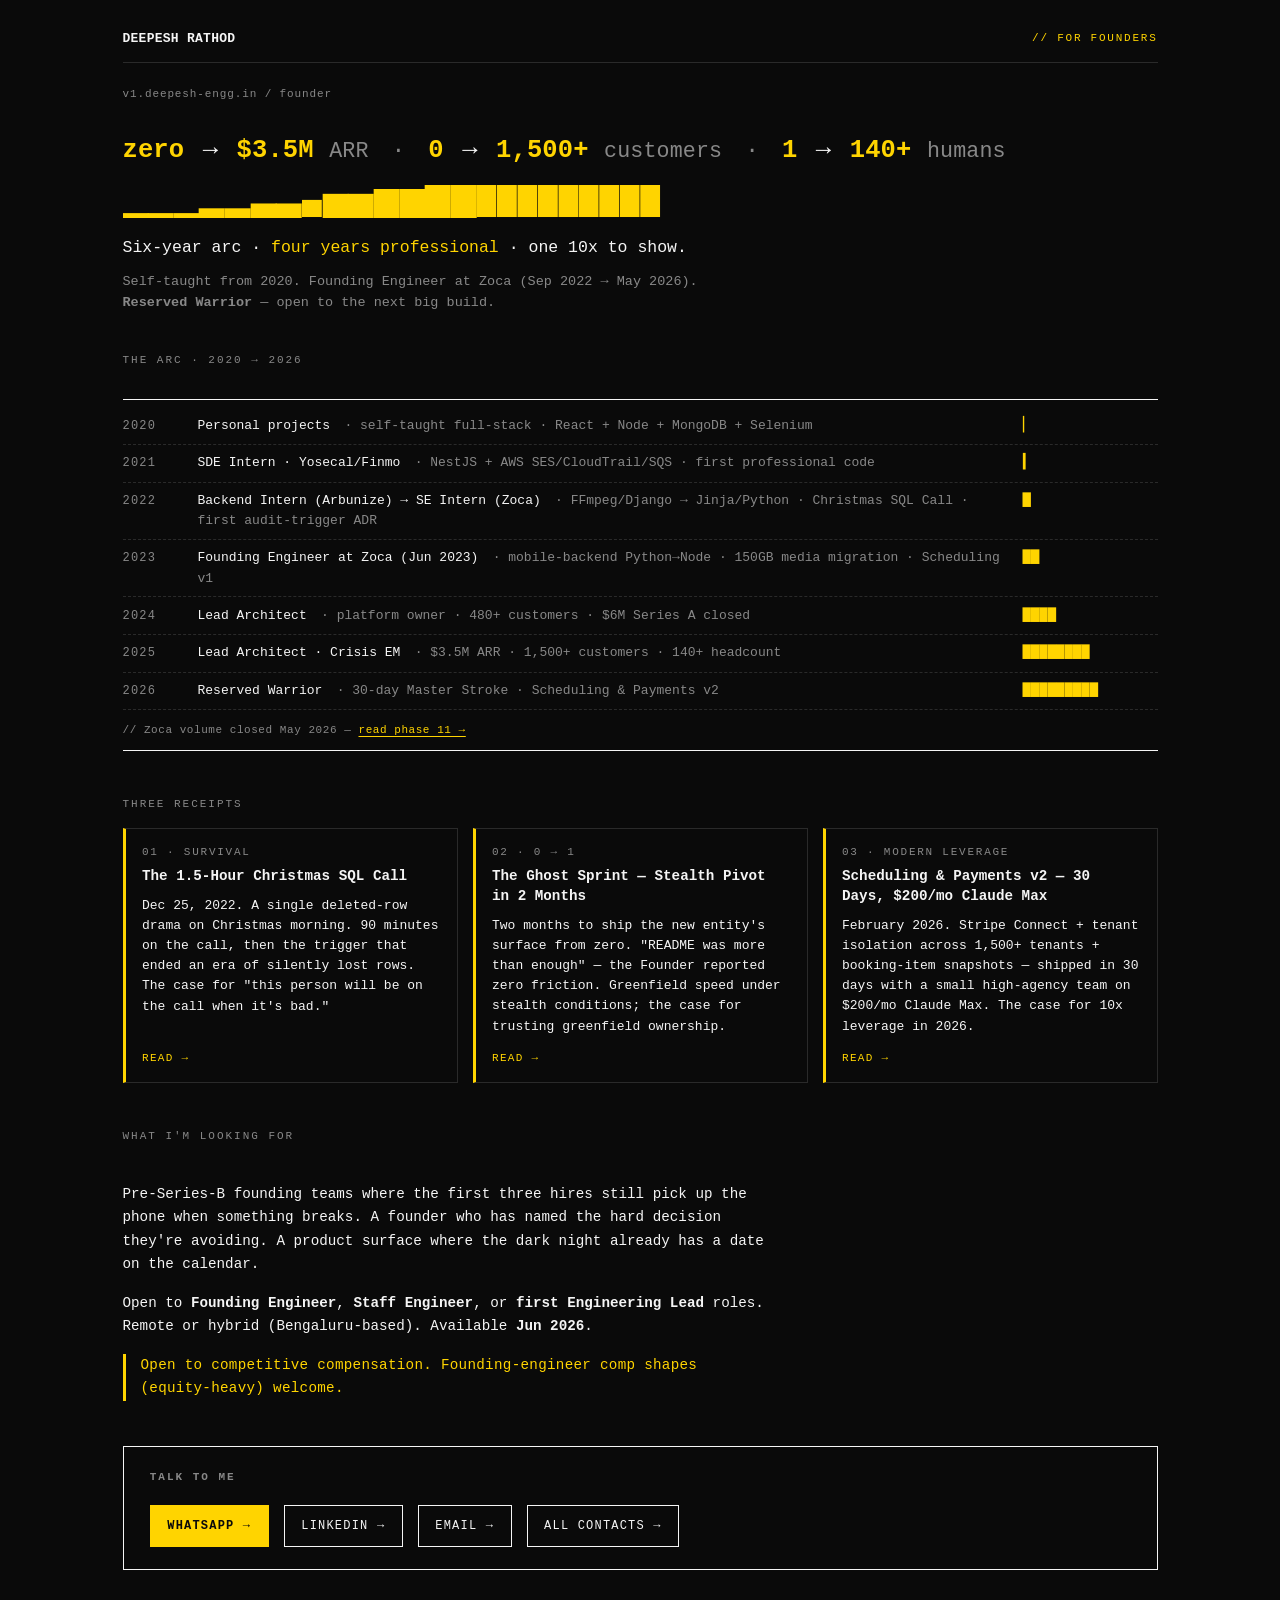
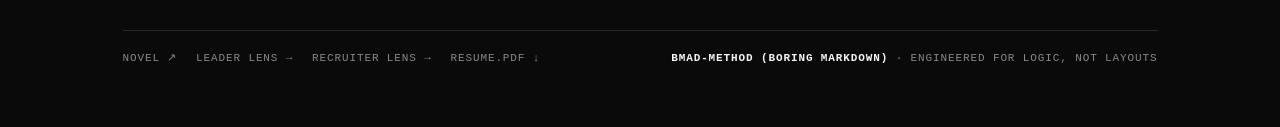
==== founder.html @ c06b4429 "Add Founder/Leader/Recruiter covers + homepage lens-picker retool Three new cover pages at /founder." ====
<!doctype html>
<html lang="en">
<head>
  <meta charset="utf-8" />
  <meta name="viewport" content="width=device-width, initial-scale=1" />
  <title>Deepesh Rathod · For Founders</title>
  <meta name="description" content="Founding Engineer · Six-year Zoca volume — zero to $3.5M ARR. Open to the next 10x build. The case for hiring a founding-engineer who's already lived your dark night." />
  <meta name="color-scheme" content="dark" />
  <meta property="og:title" content="Deepesh Rathod · For Founders" />
  <meta property="og:description" content="Zero to $3.5M ARR. Founding Member. Open to the next 10x build." />
  <link rel="stylesheet" href="./assets/styles.css?v=13" />
  <link rel="stylesheet" href="./assets/covers.css?v=1" />
</head>
<body data-cover="founder">
  <div class="cover-shell">

    <!-- ============== NAV ============== -->
    <nav class="cover-nav" aria-label="Primary">
      <div class="brand">
        <a href="./">DEEPESH RATHOD</a>
      </div>
      <div class="lens">// For Founders</div>
    </nav>

    <p class="cover-slug">v1.deepesh-engg.in / founder</p>

    <!-- ============== HERO ============== -->
    <section class="metric-hero" aria-label="The arc">
      <p class="metric-line">
        <span class="num">zero</span> <span class="arr">→</span> <span class="num">$3.5M</span> <span class="lbl">ARR</span>
        <span class="sep">·</span>
        <span class="num">0</span> <span class="arr">→</span> <span class="num">1,500+</span> <span class="lbl">customers</span>
        <span class="sep">·</span>
        <span class="num">1</span> <span class="arr">→</span> <span class="num">140+</span> <span class="lbl">humans</span>
      </p>
      <p class="sparkline" aria-hidden="true">▁▁▁▂▂▃▃▄▅▅▆▆▇▇█████████</p>
      <p class="cover-tagline">Six-year arc · <em>four years professional</em> · one 10x to show.</p>
      <p class="cover-soft-line">Self-taught from 2020. Founding Engineer at Zoca (Sep 2022 → May 2026). <strong>Reserved Warrior</strong> — open to the next big build.</p>
    </section>

    <!-- ============== TIMELINE — STACK-PLOT ============== -->
    <p class="cover-section">The Arc · 2020 → 2026</p>
    <section class="stack-plot" aria-label="Career timeline">
      <div class="row">
        <span class="year">2020</span>
        <span class="role">Personal projects <span class="scope">· self-taught full-stack · React + Node + MongoDB + Selenium</span></span>
        <span class="bar">▏</span>
      </div>
      <div class="row">
        <span class="year">2021</span>
        <span class="role">SDE Intern · Yosecal/Finmo <span class="scope">· NestJS + AWS SES/CloudTrail/SQS · first professional code</span></span>
        <span class="bar">▎</span>
      </div>
      <div class="row">
        <span class="year">2022</span>
        <span class="role">Backend Intern (Arbunize) → SE Intern (Zoca) <span class="scope">· FFmpeg/Django → Jinja/Python · Christmas SQL Call · first audit-trigger ADR</span></span>
        <span class="bar">█</span>
      </div>
      <div class="row">
        <span class="year">2023</span>
        <span class="role">Founding Engineer at Zoca (Jun 2023) <span class="scope">· mobile-backend Python→Node · 150GB media migration · Scheduling v1</span></span>
        <span class="bar">██</span>
      </div>
      <div class="row">
        <span class="year">2024</span>
        <span class="role">Lead Architect <span class="scope">· platform owner · 480+ customers · $6M Series A closed</span></span>
        <span class="bar">████</span>
      </div>
      <div class="row">
        <span class="year">2025</span>
        <span class="role">Lead Architect · Crisis EM <span class="scope">· $3.5M ARR · 1,500+ customers · 140+ headcount</span></span>
        <span class="bar">████████</span>
      </div>
      <div class="row">
        <span class="year">2026</span>
        <span class="role">Reserved Warrior <span class="scope">· 30-day Master Stroke · Scheduling &amp; Payments v2</span></span>
        <span class="bar">█████████</span>
      </div>
      <div class="note">// Zoca volume closed May 2026 — <a href="./#phase-11">read phase 11 →</a></div>
    </section>

    <!-- ============== THREE FOUNDER-RELEVANT CASE STUDIES ============== -->
    <p class="cover-section">Three Receipts</p>
    <section class="case-cards" aria-label="Selected case studies">

      <article class="case-card">
        <p class="num-label">01 · Survival</p>
        <h3>The 1.5-Hour Christmas SQL Call</h3>
        <p class="blurb">Dec 25, 2022. A single deleted-row drama on Christmas morning. 90 minutes on the call, then the trigger that ended an era of silently lost rows. The case for "this person will be on the call when it's bad."</p>
        <a class="read" href="./#christmas-sql">read →</a>
      </article>

      <article class="case-card">
        <p class="num-label">02 · 0 → 1</p>
        <h3>The Ghost Sprint — Stealth Pivot in 2 Months</h3>
        <p class="blurb">Two months to ship the new entity's surface from zero. "README was more than enough" — the Founder reported zero friction. Greenfield speed under stealth conditions; the case for trusting greenfield ownership.</p>
        <a class="read" href="./#ghost-sprint">read →</a>
      </article>

      <article class="case-card">
        <p class="num-label">03 · Modern Leverage</p>
        <h3>Scheduling &amp; Payments v2 — 30 Days, $200/mo Claude Max</h3>
        <p class="blurb">February 2026. Stripe Connect + tenant isolation across 1,500+ tenants + booking-item snapshots — shipped in 30 days with a small high-agency team on $200/mo Claude Max. The case for 10x leverage in 2026.</p>
        <a class="read" href="./#scheduling-payments-v2">read →</a>
      </article>

    </section>

    <!-- ============== WHAT I LOOK FOR ============== -->
    <p class="cover-section">What I'm Looking For</p>
    <section class="what-i-look-for">
      <p>Pre-Series-B founding teams where the first three hires still pick up the phone when something breaks. A founder who has named the hard decision they're avoiding. A product surface where the dark night already has a date on the calendar.</p>
      <p>Open to <strong>Founding Engineer</strong>, <strong>Staff Engineer</strong>, or <strong>first Engineering Lead</strong> roles. Remote or hybrid (Bengaluru-based). Available <strong>Jun 2026</strong>.</p>
      <p class="comp-line">Open to competitive compensation. Founding-engineer comp shapes (equity-heavy) welcome.</p>
    </section>

    <!-- ============== CTA ============== -->
    <section class="cta" aria-label="Contact">
      <h2>Talk to me</h2>
      <div class="row">
        <a class="primary" href="https://wa.me/917987215728?text=Hi%20Deepesh%2C%20founding-engineer%20role%20at%20%5Bcompany%5D" target="_blank" rel="noopener noreferrer">WhatsApp →</a>
        <a href="https://www.linkedin.com/in/deepesh-rathod-315152198/" target="_blank" rel="noopener noreferrer">LinkedIn →</a>
        <a href="mailto:deepeshd03938@gmail.com?subject=%5BFounding%20Engineer%5D%20%5Byour%20company%5D&body=Tell%20me%3A%20company%20stage%2C%20current%20bottleneck%2C%20one%20outcome%20you%27d%20want%20in%2090%20days.%0A%0A">Email →</a>
        <a href="./#contact">all contacts →</a>
      </div>
    </section>

    <!-- ============== FOOTER ============== -->
    <footer class="cover-footer">
      <div class="links">
        <a href="./">novel ↗</a>
        <a href="./leader.html">leader lens →</a>
        <a href="./recruiter.html">recruiter lens →</a>
        <a href="./Deepesh_Rathod_Resume.pdf" download>resume.pdf ↓</a>
      </div>
      <div class="built">
        <strong>BMAD-METHOD (Boring Markdown)</strong> · Engineered for Logic, not Layouts
      </div>
    </footer>

  </div>
</body>
</html>
---- assets/styles.css ----
/* =========================================================================
   styles.css — Brutalist Dark Mode for the BMAD (Boring Markdown) portfolio.

   Design contract:
     - Monospace everywhere. One typeface family, two weights.
     - High-contrast borders. No drop-shadows, no gradients, no glassmorphism.
     - No animations beyond the essentials (perspective dim, copy-button flash).
     - One file. No imports. No CSS variables in shadow DOM. No Tailwind.

   Layout strategy: native CSS only. Flexbox for nav. CSS Grid for the IPO
   matrix. Static document flow for everything else.
   ========================================================================= */

:root {
  --bg:        #0a0a0a;
  --fg:        #f5f5f5;
  --muted:     #888;
  --line:      #2a2a2a;
  --line-hot:  #f5f5f5;
  --accent:    #ffd400;     /* Founder mode highlight */
  --accent-2:  #4ade80;     /* Engineer mode highlight */
  --accent-3:  #f472b6;     /* Human mode highlight */
  --code-bg:   #111;
  --code-fg:   #e5e5e5;

  --mono: ui-monospace, "SF Mono", "JetBrains Mono", "Fira Code",
          Menlo, Consolas, "Courier New", monospace;

  --measure: 72ch;
}

* { box-sizing: border-box; }

html, body {
  margin: 0;
  padding: 0;
  background: var(--bg);
  color: var(--fg);
  font-family: var(--mono);
  font-size: 15px;
  line-height: 1.55;
  -webkit-font-smoothing: antialiased;
}

::selection { background: var(--accent); color: #000; }

a {
  color: var(--fg);
  text-decoration: underline;
  text-underline-offset: 3px;
  text-decoration-thickness: 1px;
}
a:hover { background: var(--fg); color: var(--bg); text-decoration: none; }

hr {
  border: 0;
  border-top: 1px solid var(--line);
  margin: 2.5rem 0;
}

/* ---------- Layout shell ---------------------------------------------- */

.shell {
  max-width: 1080px;
  margin: 0 auto;
  padding: 0 1.5rem 4rem;
}

.nav {
  position: sticky;
  top: 0;
  z-index: 10;
  background: var(--bg);
  border-bottom: 1px solid var(--line);
  display: flex;
  align-items: center;
  justify-content: space-between;
  gap: 1rem;
  padding: 0.9rem 0;
  flex-wrap: wrap;
}

.nav-brand {
  font-weight: 700;
  letter-spacing: 0.02em;
  text-transform: uppercase;
}
.nav-brand a { text-decoration: none; }
.nav-brand small {
  display: block;
  font-weight: 400;
  color: var(--muted);
  text-transform: none;
  letter-spacing: 0;
}

/* ---------- Perspective switcher ------------------------------------- */

.modebar {
  display: flex;
  gap: 0;
  border: 1px solid var(--line-hot);
}

/* Hide the modebar on the home view — the lens-picker is the audience-routing
   surface there, so the perspective pills would be a competing UI. They remain
   visible on article views, where data-mode dimming actually changes the read.
   Toggled by app.js via body.on-home; see ADR-0002 (Perspective Toggle). */
body.on-home .modebar { display: none; }

.mode-pill {
  background: transparent;
  color: var(--fg);
  border: 0;
  border-right: 1px solid var(--line-hot);
  font-family: var(--mono);
  font-size: 12px;
  letter-spacing: 0.08em;
  text-transform: uppercase;
  padding: 0.55rem 0.9rem;
  cursor: pointer;
}
.mode-pill:last-child { border-right: 0; }
.mode-pill:hover { background: var(--fg); color: var(--bg); }
.mode-pill.is-active { background: var(--fg); color: var(--bg); }

/* The whole-document perspective dimming.
   Default mode "all": every [data-mode] paragraph reads at full strength.
   Active mode (founder|engineer|human): non-matching paragraphs dim, matching
   paragraphs gain a coloured left border.

   `:not(.mode-pill)` keeps the perspective switcher buttons themselves
   (which also carry data-mode for the JS handler) out of these rules.
   Without this, the negative margin-left below pulls the first pill
   outside the modebar's left border. */

[data-mode]:not(.mode-pill) {
  transition: opacity 120ms linear;
  border-left: 3px solid transparent;
  padding-left: 0.75rem;
  margin-left: -0.75rem;
}

body[data-active-mode="founder"]  [data-mode]:not([data-mode~="founder"]):not(.mode-pill),
body[data-active-mode="engineer"] [data-mode]:not([data-mode~="engineer"]):not(.mode-pill),
body[data-active-mode="human"]    [data-mode]:not([data-mode~="human"]):not(.mode-pill) {
  opacity: 0.22;
}

body[data-active-mode="founder"]  [data-mode~="founder"]:not(.mode-pill)  { border-left-color: var(--accent);   }
body[data-active-mode="engineer"] [data-mode~="engineer"]:not(.mode-pill) { border-left-color: var(--accent-2); }
body[data-active-mode="human"]    [data-mode~="human"]:not(.mode-pill)    { border-left-color: var(--accent-3); }

/* ---------- Hero ----------------------------------------------------- */

.hero {
  border: 1px solid var(--line-hot);
  padding: 2rem 1.75rem;
  margin: 2rem 0 3rem;
}
.hero h1 {
  font-size: clamp(1.6rem, 4vw, 2.4rem);
  margin: 0 0 0.5rem;
  letter-spacing: 0.02em;
}
.hero .role {
  color: var(--muted);
  margin: 0 0 1rem;
}
.hero blockquote {
  margin: 0;
  border-left: 3px solid var(--fg);
  padding-left: 1rem;
  font-style: normal;
}

/* ---------- IPO matrix ----------------------------------------------- */

.ipo {
  display: grid;
  grid-template-columns: repeat(4, 1fr);
  border: 1px solid var(--line-hot);
  border-right: 0;
  border-bottom: 0;
  margin: 2rem 0 3rem;
}
.ipo-cell {
  border-right: 1px solid var(--line-hot);
  border-bottom: 1px solid var(--line-hot);
  padding: 1.1rem 1rem;
}
.ipo-cell .label {
  font-size: 11px;
  letter-spacing: 0.18em;
  color: var(--muted);
  text-transform: uppercase;
  margin: 0 0 0.5rem;
}
.ipo-cell h3 {
  margin: 0 0 0.5rem;
  font-size: 1.05rem;
}
.ipo-cell p { margin: 0; color: var(--fg); }

@media (max-width: 720px) {
  .ipo { grid-template-columns: 1fr 1fr; }
}

/* ---------- Index lists (case studies / deep dives) ------------------ */

.section-title {
  font-size: 11px;
  letter-spacing: 0.18em;
  color: var(--muted);
  text-transform: uppercase;
  margin: 2.5rem 0 0.75rem;
}

.index-list {
  list-style: none;
  margin: 0;
  padding: 0;
  border-top: 1px solid var(--line);
}
.index-list li {
  border-bottom: 1px solid var(--line);
}
.index-list a {
  display: flex;
  justify-content: space-between;
  gap: 1rem;
  padding: 0.9rem 0.25rem;
  text-decoration: none;
}
.index-list a:hover { background: var(--fg); color: var(--bg); }
.index-list .num {
  color: var(--muted);
  flex: 0 0 auto;
}
.index-list .title { flex: 1 1 auto; }
.index-list .arrow { flex: 0 0 auto; color: var(--muted); }
.index-list a:hover .num,
.index-list a:hover .arrow { color: inherit; }

/* ---------- "Coming soon" banner (Phase 4 placeholder) ---------------- */

.banner {
  border: 1px solid var(--line-hot);
  padding: 1.25rem 1.25rem;
  margin: 2.5rem 0 1rem;
}
.banner-label {
  font-size: 11px;
  letter-spacing: 0.18em;
  color: var(--accent);
  text-transform: uppercase;
  margin: 0 0 0.6rem;
}
.banner h3 { margin: 0 0 0.5rem; font-size: 1.05rem; }
.banner p { margin: 0.4rem 0; }
.banner p:last-child { color: var(--muted); }
.banner p:last-child a { color: var(--fg); }

/* ---------- Article view --------------------------------------------- */

.article {
  max-width: var(--measure);
  margin: 1rem 0;
}
.article h1 { font-size: 1.6rem; margin-top: 0; }
.article h2 { font-size: 1.2rem; margin-top: 2.25rem; border-top: 1px solid var(--line); padding-top: 1.25rem; }
.article h3 { font-size: 1rem;  margin-top: 1.75rem; }
.article p, .article li { line-height: 1.65; }
.article blockquote {
  border-left: 3px solid var(--fg);
  margin: 1.25rem 0;
  padding: 0.25rem 0 0.25rem 1rem;
  color: var(--fg);
}
.article ul { padding-left: 1.25rem; }

.article code {
  background: var(--code-bg);
  padding: 1px 5px;
  border: 1px solid var(--line);
  border-radius: 0;
  font-size: 0.92em;
}

/* ---------- Code blocks (Copy + System Architecture label) ----------- */

.codeblock {
  margin: 1.25rem 0;
  border: 1px solid var(--line-hot);
  position: relative;
}
.codeblock-header {
  display: flex;
  justify-content: space-between;
  align-items: center;
  border-bottom: 1px solid var(--line-hot);
  padding: 0.4rem 0.75rem;
  background: #000;
  font-size: 11px;
  letter-spacing: 0.16em;
  text-transform: uppercase;
}
.codeblock-label { color: var(--muted); }
.codeblock-copy {
  background: transparent;
  color: var(--fg);
  border: 1px solid var(--fg);
  padding: 2px 8px;
  font-family: var(--mono);
  font-size: 11px;
  letter-spacing: 0.12em;
  cursor: pointer;
}
.codeblock-copy:hover { background: var(--fg); color: var(--bg); }
.codeblock-copy.is-copied { background: var(--accent-2); color: #000; border-color: var(--accent-2); }

.codeblock pre {
  margin: 0;
  padding: 0.9rem 1rem;
  background: var(--code-bg);
  color: var(--code-fg);
  overflow-x: auto;
  font-size: 13px;
  line-height: 1.5;
}
.codeblock pre code { background: transparent; border: 0; padding: 0; }

/* ---------- Back link & footer --------------------------------------- */

/* nav-left holds BACK (when on an article) and the brand. They sit side by
   side. BACK is hidden on the home view via the .hide utility. Putting BACK
   inside the nav guarantees it sits exactly inside the nav's bottom border,
   eliminating any gap that a separate sticky bar would introduce. */
.nav-left {
  display: flex;
  align-items: center;
  gap: 0.75rem;
}

.nav-back {
  font-family: var(--mono);
  font-size: 12px;
  letter-spacing: 0.1em;
  text-transform: uppercase;
  text-decoration: none;
  padding: 0.4rem 0.7rem;
  border: 1px solid var(--line-hot);
  white-space: nowrap;
}
.nav-back:hover { background: var(--fg); color: var(--bg); }

/* Inline-error fallback BACK link inside the article body (used only if a
   doc fails to load). Plain styling, no stickiness needed. */
.back {
  display: inline-block;
  margin-top: 1rem;
  text-transform: uppercase;
  letter-spacing: 0.1em;
  font-size: 12px;
}

.footer {
  margin-top: 4rem;
  border-top: 1px solid var(--line-hot);
  padding-top: 1.25rem;
  font-size: 12px;
  color: var(--muted);
  letter-spacing: 0.04em;
}
.footer strong { color: var(--fg); }

/* ---------- Utility -------------------------------------------------- */

.hide { display: none !important; }

/* Reduced-motion users: kill the only transition we have. */
@media (prefers-reduced-motion: reduce) {
  [data-mode]:not(.mode-pill) { transition: none; }
}
---- assets/covers.css ----
/* =========================================================================
   covers.css — primitives for the three audience-targeted cover pages.
   Loaded AFTER styles.css. Inherits all tokens (colours, mono stack, --measure).
   No imports, no preprocessor, no JS hooks — same boring contract as the Novel.

   Each cover gets one accent token (--cover-accent) selected from the existing
   perspective palette so the brand DNA is preserved exactly:
     Founder    → yellow (--accent)
     Leader     → green  (--accent-2)
     Recruiter  → pink   (--accent-3)
   ========================================================================= */


/* ---------- Per-cover accent ----------------------------------------- */

/* Default for non-cover pages (the Novel home /). Cover pages override below. */
:root { --cover-accent: var(--fg); }

body[data-cover="founder"]   { --cover-accent: var(--accent);   }
body[data-cover="leader"]    { --cover-accent: var(--accent-2); }
body[data-cover="recruiter"] { --cover-accent: var(--accent-3); }


/* ---------- Cover shell --------------------------------------------- */

.cover-shell {
  max-width: 1080px;
  margin: 0 auto;
  padding: 1rem 1.5rem 4rem;
}

.cover-slug {
  font-size: 11px;
  color: var(--muted);
  letter-spacing: 0.08em;
  margin: 0 0 2rem;
  text-transform: lowercase;
}

.cover-nav {
  display: flex;
  justify-content: space-between;
  align-items: center;
  border-bottom: 1px solid var(--line);
  padding: 0.9rem 0;
  margin: 0 0 1.5rem;
  flex-wrap: wrap;
  gap: 0.75rem;
}
.cover-nav .brand {
  font-weight: 700;
  letter-spacing: 0.02em;
  text-transform: uppercase;
  font-size: 13px;
}
.cover-nav .brand a { text-decoration: none; }
.cover-nav .lens {
  font-size: 11px;
  letter-spacing: 0.16em;
  text-transform: uppercase;
  color: var(--cover-accent);
}


/* ---------- Section title (matches styles.css convention) ----------- */

.cover-section {
  font-size: 11px;
  letter-spacing: 0.18em;
  color: var(--muted);
  text-transform: uppercase;
  margin: 2.5rem 0 0.75rem;
}


/* ---------- Metric-cinema hero (Founder) ---------------------------- */

.metric-hero {
  margin: 1.5rem 0 2rem;
}
.metric-line {
  font-size: clamp(1.05rem, 2.6vw, 1.7rem);
  line-height: 1.45;
  margin: 0 0 1rem;
  letter-spacing: 0.005em;
}
.metric-line .num { color: var(--cover-accent); font-weight: 700; }
.metric-line .arr { color: var(--fg); margin: 0 0.2rem; }
.metric-line .lbl { color: var(--muted); font-size: 0.85em; }
.metric-line .sep { color: var(--muted); margin: 0 0.5rem; font-size: 0.9em; }

.sparkline {
  font-size: clamp(1.4rem, 3.6vw, 2.2rem);
  letter-spacing: 0.02em;
  color: var(--cover-accent);
  margin: 0.5rem 0 1.25rem;
  line-height: 1;
  white-space: nowrap;
  overflow-x: auto;
}

.cover-tagline {
  font-size: clamp(0.95rem, 2vw, 1.1rem);
  color: var(--fg);
  margin: 0 0 0.75rem;
  font-style: normal;
  max-width: var(--measure);
  line-height: 1.5;
}
.cover-tagline em { color: var(--cover-accent); font-style: normal; }

.cover-soft-line {
  font-size: 0.9rem;
  color: var(--muted);
  margin: 0 0 2rem;
  max-width: var(--measure);
  line-height: 1.55;
}


/* ---------- Stack-plot timeline (Founder) --------------------------- */

.stack-plot {
  border-top: 1px solid var(--line-hot);
  border-bottom: 1px solid var(--line-hot);
  padding: 0.5rem 0;
  margin: 2rem 0 3rem;
}
.stack-plot .row {
  display: grid;
  grid-template-columns: 4rem 1fr 9rem;
  gap: 1rem;
  padding: 0.5rem 0;
  align-items: baseline;
  font-size: 13px;
  border-bottom: 1px dashed var(--line);
}
.stack-plot .row:last-child { border-bottom: 0; }
.stack-plot .year   { color: var(--muted); letter-spacing: 0.1em; font-size: 12px; }
.stack-plot .role   { color: var(--fg); }
.stack-plot .role .scope { color: var(--muted); margin-left: 0.5em; }
.stack-plot .bar    { color: var(--cover-accent); letter-spacing: 0; font-size: 14px; }
.stack-plot .note   {
  grid-column: 1 / 4;
  color: var(--muted);
  font-size: 11px;
  padding: 0.75rem 0 0.25rem;
  letter-spacing: 0.05em;
}
.stack-plot .note a { color: var(--cover-accent); }
@media (max-width: 720px) {
  .stack-plot .row { grid-template-columns: 3rem 1fr; }
  .stack-plot .bar { grid-column: 2; }
}


/* ---------- Case-study cards (Founder + Leader) --------------------- */

.case-cards {
  display: grid;
  grid-template-columns: repeat(3, 1fr);
  gap: 1rem;
  margin: 1rem 0 3rem;
}
@media (max-width: 720px) {
  .case-cards { grid-template-columns: 1fr; }
}
.case-card {
  border: 1px solid var(--line);
  border-left: 3px solid var(--cover-accent);
  padding: 1rem 1.1rem;
  display: flex;
  flex-direction: column;
}
.case-card .num-label {
  font-size: 11px;
  letter-spacing: 0.16em;
  text-transform: uppercase;
  color: var(--muted);
  margin: 0 0 0.4rem;
}
.case-card h3 {
  font-size: 0.95rem;
  margin: 0 0 0.6rem;
  line-height: 1.4;
  color: var(--fg);
}
.case-card .blurb {
  font-size: 13px;
  color: var(--fg);
  margin: 0 0 0.9rem;
  line-height: 1.55;
  flex: 1;
}
.case-card .read {
  font-size: 11px;
  letter-spacing: 0.12em;
  color: var(--cover-accent);
  text-decoration: none;
  text-transform: uppercase;
  align-self: flex-start;
}
.case-card .read:hover { background: var(--cover-accent); color: var(--bg); padding: 0 0.3rem; }


/* ---------- "What I look for" prose block (Founder) ----------------- */

.what-i-look-for {
  max-width: var(--measure);
  margin: 2.5rem 0 1rem;
}
.what-i-look-for p {
  font-size: 0.95rem;
  line-height: 1.65;
  margin: 0 0 1rem;
}
.comp-line {
  border-left: 3px solid var(--cover-accent);
  padding-left: 1rem;
  margin: 1.5rem 0 0;
  color: var(--cover-accent);
  font-size: 0.9rem;
  letter-spacing: 0.02em;
}


/* ---------- System Architecture hero block (Leader) ----------------- */

.system-arch {
  margin: 1rem 0 2rem;
  border: 1px solid var(--line-hot);
}
.system-arch .label {
  font-size: 11px;
  letter-spacing: 0.18em;
  text-transform: uppercase;
  color: var(--muted);
  margin: 0;
  padding: 0.5rem 0.9rem;
  border-bottom: 1px solid var(--line-hot);
  background: #000;
}
.system-arch pre {
  padding: 1rem 1.25rem;
  margin: 0;
  background: var(--code-bg);
  color: var(--fg);
  font-size: 13px;
  line-height: 1.85;
  overflow-x: auto;
  white-space: pre;
}
.system-arch pre .key { color: var(--muted); }
.system-arch pre .val { color: var(--cover-accent); }
.system-arch pre .punct { color: var(--muted); }

.leader-hook {
  font-size: clamp(0.85rem, 1.6vw, 1rem);
  color: var(--fg);
  margin: 1.5rem 0 2.5rem;
  line-height: 1.55;
  white-space: nowrap;
  overflow-x: auto;
}
.leader-hook em { color: var(--cover-accent); font-style: normal; }
@media (max-width: 720px) {
  .leader-hook { white-space: normal; }
}


/* ---------- ADR index timeline (Leader) ----------------------------- */

.adr-index {
  margin: 1rem 0 3rem;
  border-top: 1px solid var(--line);
  border-bottom: 1px solid var(--line);
}
.adr-year-row {
  display: grid;
  grid-template-columns: 4rem 1fr;
  gap: 1rem;
  padding: 0.75rem 0;
  border-bottom: 1px dashed var(--line);
  align-items: baseline;
}
.adr-year-row:last-child { border-bottom: 0; }
.adr-year-row .year {
  color: var(--muted);
  font-size: 12px;
  letter-spacing: 0.1em;
}
.adr-year-row .items {
  display: flex;
  flex-direction: column;
  gap: 0.35rem;
}
.adr-year-row .item {
  font-size: 13px;
  color: var(--fg);
  text-decoration: none;
  line-height: 1.45;
  display: block;
}
.adr-year-row .item:hover { background: var(--fg); color: var(--bg); }
.adr-year-row .id {
  color: var(--cover-accent);
  margin-right: 0.6rem;
  font-size: 11px;
  letter-spacing: 0.06em;
}
.adr-year-row .item:hover .id { color: inherit; }
.adr-year-row .ctx { color: var(--muted); margin-left: 0.4em; font-size: 12px; }
.adr-year-row .item:hover .ctx { color: inherit; }


/* ---------- Scope-vs-Time density grid (Leader) --------------------- */

.scope-grid {
  margin: 2rem 0 3rem;
  border: 1px solid var(--line-hot);
  padding: 1rem 1.25rem;
  overflow-x: auto;
  background: var(--code-bg);
}
.scope-grid-table {
  display: grid;
  grid-template-columns: 8rem repeat(7, 1fr);
  column-gap: 0.5rem;
  row-gap: 0.5rem;
  align-items: center;
  font-size: 13px;
  min-width: 640px;
}
.scope-grid-table .head {
  color: var(--muted);
  font-size: 11px;
  letter-spacing: 0.1em;
  text-align: center;
  padding: 0 0 0.25rem;
}
.scope-grid-table .row-label {
  color: var(--fg);
  font-size: 13px;
  letter-spacing: 0.02em;
}
.scope-grid-table .cell {
  height: 1.25rem;
  border: 1px solid var(--line);
  background: transparent;
}
.scope-grid-table .cell.d1 { background: var(--cover-accent); opacity: 0.22; border-color: var(--cover-accent); }
.scope-grid-table .cell.d2 { background: var(--cover-accent); opacity: 0.45; border-color: var(--cover-accent); }
.scope-grid-table .cell.d3 { background: var(--cover-accent); opacity: 0.7;  border-color: var(--cover-accent); }
.scope-grid-table .cell.d4 { background: var(--cover-accent); opacity: 1;    border-color: var(--cover-accent); }


/* ---------- Leader case-study sections (with ASCII diagrams) -------- */

.leader-case {
  border: 1px solid var(--line);
  border-left: 3px solid var(--cover-accent);
  padding: 1rem 1.25rem;
  margin: 0 0 1.25rem;
}
.leader-case .num-label {
  font-size: 11px;
  letter-spacing: 0.16em;
  text-transform: uppercase;
  color: var(--muted);
  margin: 0 0 0.4rem;
}
.leader-case h3 {
  font-size: 1rem;
  margin: 0 0 0.75rem;
  color: var(--fg);
  line-height: 1.4;
}
.leader-case .diagram {
  background: var(--code-bg);
  border: 1px solid var(--line);
  padding: 0.75rem 1rem;
  font-size: 12px;
  line-height: 1.55;
  margin: 0.5rem 0;
  overflow-x: auto;
  color: var(--cover-accent);
  white-space: pre;
}
.leader-case .blurb {
  font-size: 13px;
  color: var(--fg);
  margin: 0.75rem 0 0.5rem;
  line-height: 1.6;
}
.leader-case .read {
  font-size: 11px;
  letter-spacing: 0.12em;
  color: var(--cover-accent);
  text-decoration: none;
  text-transform: uppercase;
}
.leader-case .read:hover { background: var(--cover-accent); color: var(--bg); padding: 0 0.3rem; }


/* ---------- Boring-markdown manifesto callout (Leader) -------------- */

.bm-callout {
  border: 1px solid var(--cover-accent);
  padding: 1.25rem 1.5rem;
  margin: 2rem 0 3rem;
}
.bm-callout .label {
  font-size: 11px;
  letter-spacing: 0.18em;
  text-transform: uppercase;
  color: var(--cover-accent);
  margin: 0 0 0.6rem;
}
.bm-callout p {
  margin: 0.4rem 0;
  font-size: 13px;
  color: var(--fg);
  line-height: 1.55;
}
.bm-callout .stack-line { color: var(--muted); font-size: 12px; margin-top: 0.75rem; }


/* ---------- Recruiter header card ----------------------------------- */

.r-header {
  display: grid;
  grid-template-columns: 6fr 4fr;
  gap: 1.5rem;
  border: 1px solid var(--line-hot);
  padding: 1.25rem 1.5rem;
  margin: 0 0 1rem;
}
@media (max-width: 720px) {
  .r-header { grid-template-columns: 1fr; }
}
.r-header .label {
  font-size: 11px;
  letter-spacing: 0.16em;
  color: var(--cover-accent);
  text-transform: uppercase;
  margin: 0 0 0.5rem;
}
.r-header h1 {
  font-size: 1.35rem;
  margin: 0 0 0.4rem;
  letter-spacing: 0.01em;
}
.r-header .role-line {
  font-size: 13px;
  color: var(--cover-accent);
  margin: 0 0 0.75rem;
  letter-spacing: 0.02em;
}
.r-header .meta {
  font-size: 13px;
  color: var(--muted);
  line-height: 1.85;
  margin: 0;
}
.r-header .meta strong { color: var(--fg); font-weight: 700; }
.r-header .keywords {
  font-size: 12px;
  color: var(--fg);
  line-height: 1.75;
}


/* ---------- Quick-facts strip (Recruiter) --------------------------- */

.quick-facts {
  display: flex;
  gap: 0;
  margin: 0 0 2rem;
  border: 1px solid var(--line-hot);
  flex-wrap: wrap;
}
.quick-facts .fact {
  flex: 1 1 25%;
  padding: 0.65rem 0.9rem;
  border-right: 1px solid var(--line);
  font-size: 12px;
  letter-spacing: 0.04em;
  color: var(--fg);
  min-width: 0;
}
.quick-facts .fact:last-child { border-right: 0; }
.quick-facts .fact strong { color: var(--cover-accent); }
@media (max-width: 720px) {
  .quick-facts .fact { flex: 1 1 50%; border-bottom: 1px solid var(--line); }
}


/* ---------- Year-strip anchor nav (Recruiter) ----------------------- */

.year-strip {
  display: flex;
  gap: 0;
  border-top: 1px solid var(--line);
  border-bottom: 1px solid var(--line);
  margin: 2rem 0;
}
.year-strip a {
  flex: 1;
  text-align: center;
  padding: 0.6rem 0;
  font-size: 12px;
  letter-spacing: 0.1em;
  color: var(--muted);
  text-decoration: none;
  border-right: 1px solid var(--line);
}
.year-strip a:last-child { border-right: 0; }
.year-strip a:hover { background: var(--cover-accent); color: var(--bg); }


/* ---------- Resume blocks (Recruiter) ------------------------------- */

.resume-block {
  border: 1px solid var(--line);
  border-left: 3px solid var(--cover-accent);
  padding: 1rem 1.25rem;
  margin: 0 0 1rem;
}
.resume-block .head {
  display: flex;
  justify-content: space-between;
  gap: 1rem;
  margin: 0 0 0.5rem;
  flex-wrap: wrap;
  align-items: baseline;
}
.resume-block .role-title {
  font-size: 0.95rem;
  font-weight: 700;
  color: var(--fg);
  letter-spacing: 0.01em;
}
.resume-block .year {
  font-size: 12px;
  color: var(--muted);
  letter-spacing: 0.08em;
}
.resume-block .scope {
  font-size: 12px;
  color: var(--cover-accent);
  margin: 0 0 0.5rem;
  letter-spacing: 0.04em;
}
.resume-block ul {
  margin: 0.5rem 0 0;
  padding-left: 1.1rem;
}
.resume-block li {
  font-size: 13px;
  color: var(--fg);
  margin: 0.3rem 0;
  line-height: 1.6;
}


/* ---------- Tools & Stack section (Recruiter) ----------------------- */

.tools-stack {
  margin: 2rem 0 3rem;
  border: 1px solid var(--line);
  padding: 1.25rem 1.5rem;
}
.tools-stack h2 {
  font-size: 11px;
  letter-spacing: 0.18em;
  text-transform: uppercase;
  color: var(--muted);
  margin: 0 0 1rem;
}
.tools-stack .group { margin: 0 0 0.9rem; }
.tools-stack .group:last-child { margin-bottom: 0; }
.tools-stack .grp-label {
  font-size: 11px;
  letter-spacing: 0.16em;
  text-transform: uppercase;
  color: var(--cover-accent);
  margin: 0 0 0.4rem;
}
.tools-stack .grp-items {
  font-size: 13px;
  color: var(--fg);
  line-height: 1.75;
}


/* ---------- Pitch-quote (Recruiter) --------------------------------- */

.pitch-quote {
  border-left: 3px solid var(--cover-accent);
  padding: 0.9rem 1.1rem;
  margin: 2rem 0;
  font-size: 13px;
  color: var(--fg);
  background: var(--code-bg);
  line-height: 1.6;
}
.pitch-quote .label {
  font-size: 11px;
  letter-spacing: 0.14em;
  text-transform: uppercase;
  color: var(--muted);
  margin: 0 0 0.4rem;
}
.pitch-quote em { color: var(--cover-accent); font-style: normal; }


/* ---------- CTA strip ----------------------------------------------- */

.cta {
  margin: 3rem 0 1rem;
  border: 1px solid var(--line-hot);
  padding: 1.5rem 1.75rem;
}
.cta h2 {
  font-size: 11px;
  letter-spacing: 0.18em;
  text-transform: uppercase;
  color: var(--muted);
  margin: 0 0 1.25rem;
}
.cta .row {
  display: flex;
  gap: 1rem;
  flex-wrap: wrap;
}
.cta a {
  display: inline-flex;
  align-items: center;
  gap: 0.5rem;
  border: 1px solid var(--fg);
  padding: 0.7rem 1.1rem;
  text-decoration: none;
  color: var(--fg);
  font-size: 12px;
  letter-spacing: 0.1em;
  text-transform: uppercase;
}
.cta a:hover { background: var(--fg); color: var(--bg); }
.cta a.primary {
  background: var(--cover-accent);
  color: var(--bg);
  border-color: var(--cover-accent);
  font-weight: 700;
}
.cta a.primary:hover { filter: brightness(1.15); }


/* ---------- Reading paths (Leader) ---------------------------------- */

.reading-paths {
  display: flex;
  gap: 1.5rem;
  flex-wrap: wrap;
  margin: 2rem 0 0;
  font-size: 12px;
  letter-spacing: 0.08em;
  text-transform: uppercase;
}
.reading-paths a {
  color: var(--cover-accent);
  text-decoration: none;
  border-bottom: 1px solid var(--cover-accent);
  padding: 0.3rem 0.4rem;
}
.reading-paths a:hover { background: var(--cover-accent); color: var(--bg); }


/* ---------- Cover footer (shared) ----------------------------------- */

.cover-footer {
  border-top: 1px solid var(--line);
  padding: 1.25rem 0 0;
  margin-top: 4rem;
  display: flex;
  justify-content: space-between;
  gap: 1.25rem;
  flex-wrap: wrap;
  font-size: 11px;
  letter-spacing: 0.08em;
  text-transform: uppercase;
  color: var(--muted);
}
.cover-footer .links { display: flex; gap: 1.25rem; flex-wrap: wrap; }
.cover-footer a { color: var(--muted); text-decoration: none; }
.cover-footer a:hover { color: var(--cover-accent); }
.cover-footer .built { color: var(--muted); }
.cover-footer .built strong { color: var(--fg); }


/* ---------- Receipt strip (on the Novel landing /index.html) -------- */

.receipt-strip {
  display: flex;
  flex-wrap: wrap;
  align-items: center;
  padding: 0.9rem 0;
  margin: 1.5rem 0 2rem;
  border-top: 1px solid var(--line-hot);
  border-bottom: 1px solid var(--line-hot);
  font-size: 13px;
  letter-spacing: 0.02em;
  gap: 0.25rem;
}
.receipt-strip .r-item {
  padding: 0 0.65rem;
  color: var(--fg);
  white-space: nowrap;
}
.receipt-strip .r-num { font-weight: 700; }
.receipt-strip .r-yellow .r-num { color: var(--accent);   }
.receipt-strip .r-green  .r-num { color: var(--accent-2); }
.receipt-strip .r-pink   .r-num { color: var(--accent-3); }
.receipt-strip .r-sep   { color: var(--line); }
@media (max-width: 720px) {
  .receipt-strip { font-size: 12px; }
  .receipt-strip .r-item { padding: 0 0.4rem; }
}


/* ---------- Lens-picker (rich card variant) ------------------------- */

.lens-picker {
  display: grid;
  grid-template-columns: repeat(3, 1fr);
  gap: 0;
  margin: 0 0 2.5rem;
}
@media (max-width: 720px) {
  .lens-picker { grid-template-columns: 1fr; }
}

.lens-picker .lens-card {
  border: 1px solid var(--line-hot);
  border-top-width: 4px;
  border-right-width: 0;
  padding: 1.25rem 1.25rem 1.1rem;
  text-decoration: none;
  color: var(--fg);
  display: flex;
  flex-direction: column;
  gap: 0.5rem;
  background: var(--bg);
  transition: background 120ms linear;
  min-height: 12rem;
}
.lens-picker .lens-card:last-child { border-right-width: 1px; }
@media (max-width: 720px) {
  .lens-picker .lens-card { border-right-width: 1px; border-bottom-width: 0; }
  .lens-picker .lens-card:last-child { border-bottom-width: 1px; }
}

.lens-picker .lens-founder   { border-top-color: var(--accent);   }
.lens-picker .lens-leader    { border-top-color: var(--accent-2); }
.lens-picker .lens-recruiter { border-top-color: var(--accent-3); }

.lens-picker .lens-label {
  font-size: 14px;
  font-weight: 700;
  letter-spacing: 0.12em;
  text-transform: uppercase;
  margin: 0;
}
.lens-picker .lens-founder   .lens-label { color: var(--accent);   }
.lens-picker .lens-leader    .lens-label { color: var(--accent-2); }
.lens-picker .lens-recruiter .lens-label { color: var(--accent-3); }

.lens-picker .lens-desc {
  font-size: 11px;
  color: var(--muted);
  letter-spacing: 0.08em;
  text-transform: uppercase;
  margin: 0;
}

.lens-picker .lens-hook {
  font-size: 14px;
  color: var(--fg);
  line-height: 1.55;
  margin: 0.3rem 0 0;
  flex: 1;
}

.lens-picker .lens-cta {
  font-size: 12px;
  letter-spacing: 0.16em;
  text-transform: uppercase;
  margin: 0.6rem 0 0;
  align-self: flex-start;
  padding: 0.45rem 0.85rem;
  border: 1px solid currentColor;
  font-weight: 700;
}
.lens-picker .lens-founder   .lens-cta { color: var(--accent);   }
.lens-picker .lens-leader    .lens-cta { color: var(--accent-2); }
.lens-picker .lens-recruiter .lens-cta { color: var(--accent-3); }

.lens-picker .lens-founder:hover   { background: rgba(255, 212, 0, 0.06);  }
.lens-picker .lens-leader:hover    { background: rgba(74, 222, 128, 0.06); }
.lens-picker .lens-recruiter:hover { background: rgba(244, 114, 182, 0.06); }
.lens-picker .lens-founder:hover   .lens-cta { background: var(--accent);   color: var(--bg); }
.lens-picker .lens-leader:hover    .lens-cta { background: var(--accent-2); color: var(--bg); }
.lens-picker .lens-recruiter:hover .lens-cta { background: var(--accent-3); color: var(--bg); }
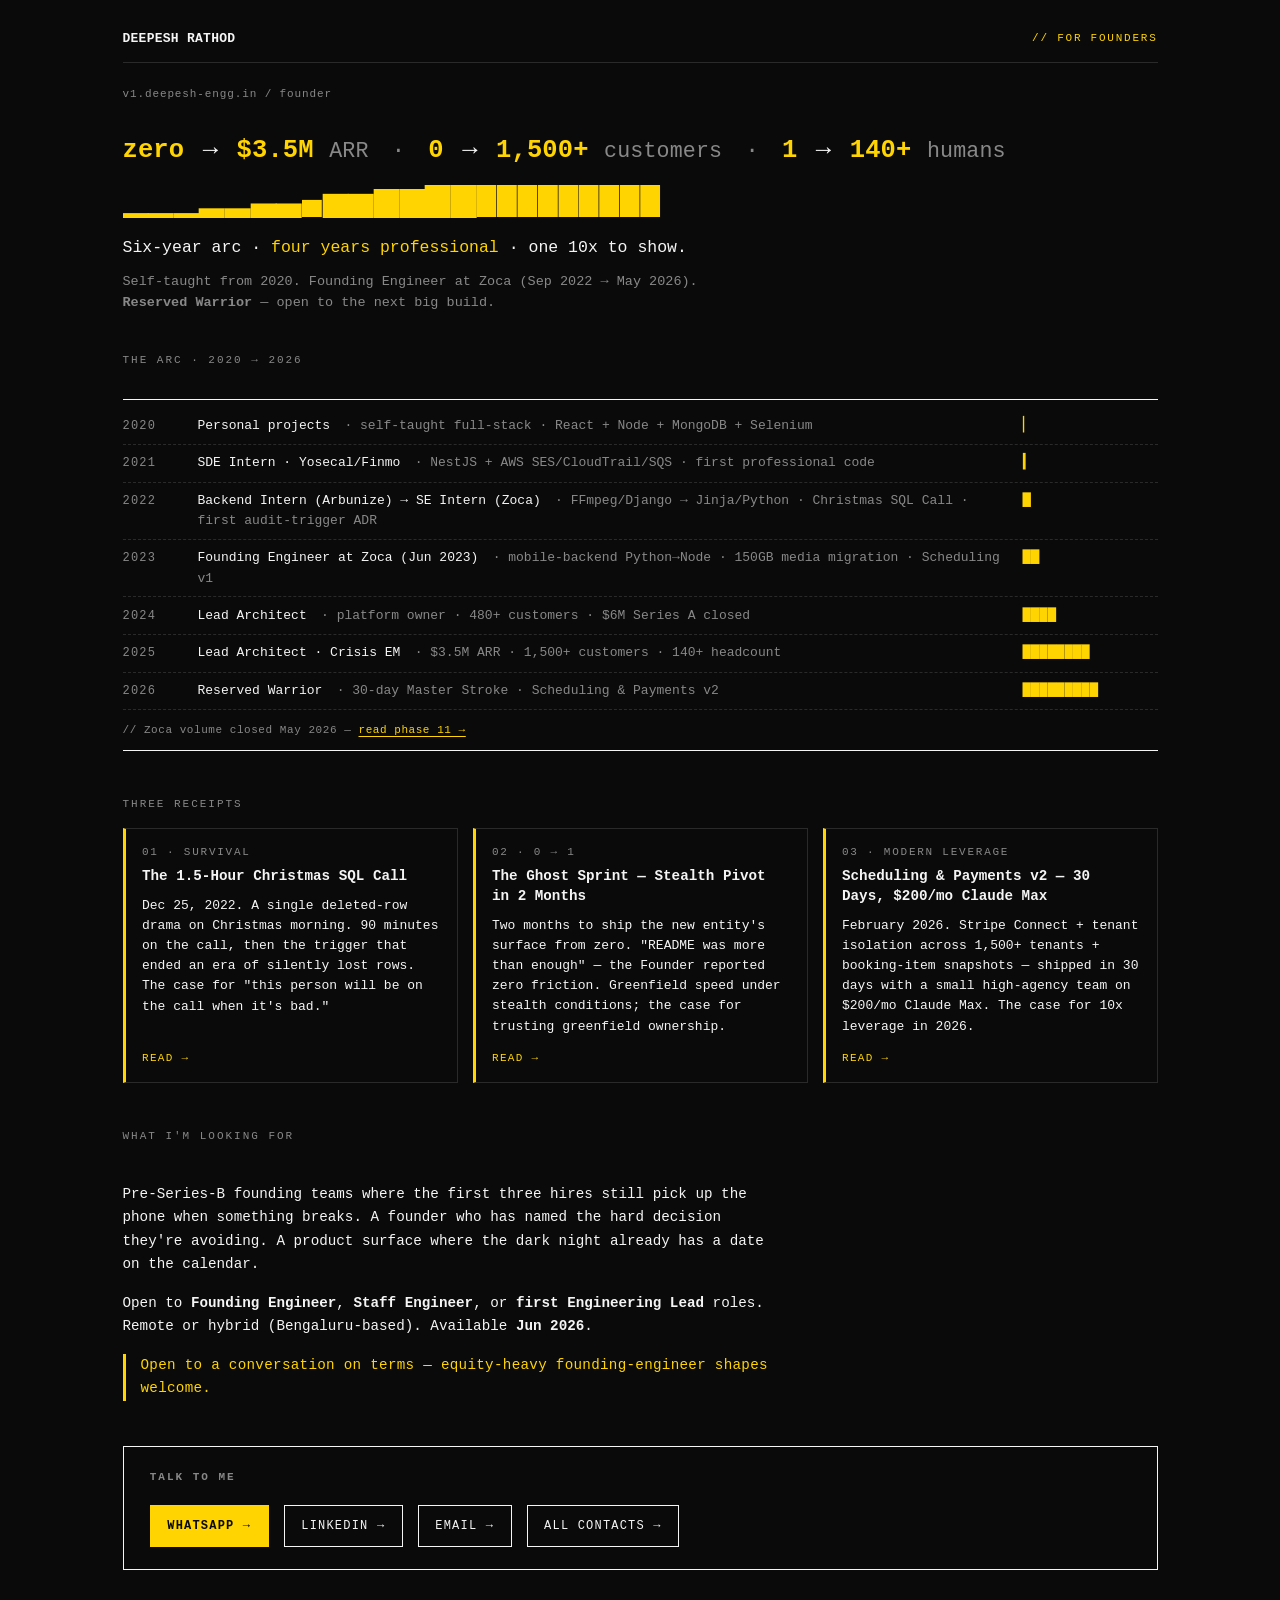
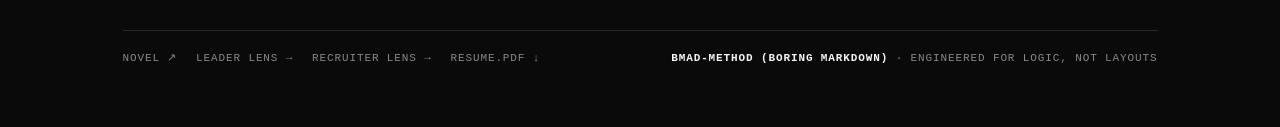
==== commit 6f2c72a7: "Compensation scrub — strip LPA / ESOP / fixed / variable figures sitewide Per the universal policy u" ====
--- a/founder.html
+++ b/founder.html
@@ -111,7 +111,7 @@
     <section class="what-i-look-for">
       <p>Pre-Series-B founding teams where the first three hires still pick up the phone when something breaks. A founder who has named the hard decision they're avoiding. A product surface where the dark night already has a date on the calendar.</p>
       <p>Open to <strong>Founding Engineer</strong>, <strong>Staff Engineer</strong>, or <strong>first Engineering Lead</strong> roles. Remote or hybrid (Bengaluru-based). Available <strong>Jun 2026</strong>.</p>
-      <p class="comp-line">Open to competitive compensation. Founding-engineer comp shapes (equity-heavy) welcome.</p>
+      <p class="comp-line">Open to a conversation on terms — equity-heavy founding-engineer shapes welcome.</p>
     </section>
 
     <!-- ============== CTA ============== -->
--- a/assets/styles.css
+++ b/assets/styles.css
@@ -108,6 +108,134 @@
    Toggled by app.js via body.on-home; see ADR-0002 (Perspective Toggle). */
 body.on-home .modebar { display: none; }
 
+
+/* ---------- View-mode toggle (viewbar in nav) ------------------------ */
+
+/* The viewbar lives next to BACK in .nav-left. Article-only, hidden on home. */
+.viewbar {
+  display: flex;
+  gap: 0;
+  border: 1px solid var(--line-hot);
+}
+.view-toggle {
+  background: transparent;
+  color: var(--fg);
+  border: 0;
+  border-right: 1px solid var(--line-hot);
+  font-family: var(--mono);
+  font-size: 12px;
+  letter-spacing: 0.08em;
+  text-transform: uppercase;
+  padding: 0.5rem 0.7rem;
+  cursor: pointer;
+  display: inline-flex;
+  align-items: center;
+  gap: 0.4rem;
+  white-space: nowrap;
+}
+.view-toggle:last-child { border-right: 0; }
+.view-toggle:hover     { background: var(--fg); color: var(--bg); }
+.view-toggle.is-active { background: var(--fg); color: var(--bg); }
+.view-toggle .icon { font-size: 15px; line-height: 1; }
+body.on-home .viewbar { display: none; }
+
+
+/* ---------- Chapter cards (rendered by chapterize() in app.js) ------- */
+
+/* Each <details class="chapter"> wraps a former H2 + the content that
+   followed it. Tile mode (default) shows summaries as click-to-open CTAs;
+   long mode forces every chapter open and removes the grid layout. The toggle
+   is purely visual — the DOM is identical in both modes. */
+
+.chapter {
+  margin: 0;
+  border: 1px solid var(--line-hot);
+  border-left: 3px solid var(--accent);
+  background: transparent;
+  padding: 0;
+}
+.chapter > summary {
+  cursor: pointer;
+  list-style: none;
+  padding: 1rem 1.25rem;
+  font-size: 1rem;
+  font-weight: 700;
+  color: var(--fg);
+  letter-spacing: 0.01em;
+  display: flex;
+  justify-content: space-between;
+  align-items: center;
+  gap: 0.75rem;
+  background: transparent;
+}
+.chapter > summary::-webkit-details-marker { display: none; }
+.chapter > summary::marker { content: ''; }
+.chapter > summary::after {
+  content: '+';
+  font-size: 1.4rem;
+  color: var(--accent);
+  font-weight: 400;
+  line-height: 1;
+  flex: 0 0 auto;
+}
+.chapter[open] > summary::after { content: '−'; }
+.chapter > summary:hover { background: var(--fg); color: var(--bg); }
+.chapter > summary:hover::after { color: var(--bg); }
+
+.chapter > *:not(summary) { padding-left: 1.25rem; padding-right: 1.25rem; }
+.chapter > *:not(summary):first-of-type { padding-top: 0.4rem; }
+.chapter > *:not(summary):last-child    { padding-bottom: 1rem;  }
+
+
+/* ---------- TILES mode (default) — chapter grid --------------------- */
+
+body[data-view-mode="tiles"] .article {
+  max-width: 100%;
+  display: grid;
+  grid-template-columns: 1fr 1fr;
+  gap: 1rem;
+  align-items: start;
+}
+/* Preamble content (H1, blockquotes, paragraphs before the first H2)
+   spans the full grid width — only the chapter tiles share the 2-col grid. */
+body[data-view-mode="tiles"] .article > :not(.chapter) {
+  grid-column: 1 / -1;
+  max-width: var(--measure);
+}
+body[data-view-mode="tiles"] .chapter[open] {
+  grid-column: 1 / -1;
+}
+@media (max-width: 720px) {
+  body[data-view-mode="tiles"] .article { grid-template-columns: 1fr; }
+}
+
+
+/* ---------- LONG mode — continuous scroll --------------------------- */
+
+body[data-view-mode="long"] .article {
+  max-width: var(--measure);
+  display: block;
+}
+body[data-view-mode="long"] .chapter {
+  border: 0;
+  border-top: 1px solid var(--line);
+  padding: 0;
+}
+body[data-view-mode="long"] .chapter > summary {
+  font-size: 1.2rem;
+  padding: 1.75rem 0 0.5rem;
+  cursor: default;
+}
+body[data-view-mode="long"] .chapter > summary::after { display: none; }
+body[data-view-mode="long"] .chapter > summary:hover {
+  background: transparent;
+  color: var(--fg);
+}
+body[data-view-mode="long"] .chapter > *:not(summary) {
+  padding-left: 0;
+  padding-right: 0;
+}
+
 .mode-pill {
   background: transparent;
   color: var(--fg);
@@ -382,3 +510,96 @@
 @media (prefers-reduced-motion: reduce) {
   [data-mode]:not(.mode-pill) { transition: none; }
 }
+
+
+/* ---------- ADR Previous / Next nav (article-level affordance) -------- */
+
+/* Appended by app.js's appendAdrNav() at the bottom of every ADR article.
+   Three-column grid: [Previous] [position marker] [Next]. Disabled endpoints
+   render as <span class="adr-nav-disabled"> with pointer-events: none so the
+   user can never click into a dead route. The grid collapses to a single
+   column under 600 px so titles never overflow. */
+
+.adr-nav {
+  display: grid;
+  grid-template-columns: 1fr auto 1fr;
+  gap: 0.5rem;
+  align-items: stretch;
+  margin: 3rem 0 1rem;
+  padding: 0.85rem 0 0;
+  border-top: 1px solid var(--line-hot);
+  font-size: 12px;
+  /* Tile-mode parent grids the .article with 2 columns; force this nav to span
+     the full row so the prev/center/next layout works regardless of view mode. */
+  grid-column: 1 / -1;
+}
+
+.adr-nav > * {
+  text-decoration: none;
+  color: var(--fg);
+  padding: 0.7rem 0.85rem;
+  border: 1px solid var(--line);
+  display: flex;
+  flex-direction: column;
+  gap: 0.3rem;
+  min-width: 0;
+}
+.adr-nav-prev { text-align: left;  align-items: flex-start; }
+.adr-nav-next { text-align: right; align-items: flex-end; }
+.adr-nav-center {
+  align-self: center;
+  text-align: center;
+  color: var(--muted);
+  font-size: 11px;
+  letter-spacing: 0.16em;
+  text-transform: uppercase;
+  border-color: var(--line);
+  padding: 0.7rem 1rem;
+  white-space: nowrap;
+  justify-content: center;
+  font-weight: 700;
+}
+
+.adr-nav .dir {
+  font-size: 10px;
+  letter-spacing: 0.14em;
+  text-transform: uppercase;
+  color: var(--accent);
+}
+.adr-nav .title {
+  font-size: 13px;
+  color: var(--fg);
+  line-height: 1.4;
+  /* Long titles stay on one line on desktop; wrap gracefully on narrow. */
+  overflow-wrap: anywhere;
+}
+
+/* Active (clickable) endpoint hover — same brutalist invert as the rest of
+   the site. */
+.adr-nav a:hover {
+  background: var(--fg);
+  color: var(--bg);
+  border-color: var(--fg);
+}
+.adr-nav a:hover .dir,
+.adr-nav a:hover .title { color: var(--bg); }
+
+/* Disabled endpoint — visible, dimmed, unclickable. */
+.adr-nav-disabled {
+  color: var(--muted);
+  cursor: not-allowed;
+  pointer-events: none;
+  opacity: 0.55;
+  border-style: dashed;
+}
+.adr-nav-disabled .dir,
+.adr-nav-disabled .title { color: var(--muted); }
+
+/* Narrow viewports — stack vertically, center marker last so the eye finds
+   Prev / Next first. */
+@media (max-width: 600px) {
+  .adr-nav { grid-template-columns: 1fr; }
+  .adr-nav-prev,
+  .adr-nav-next { text-align: left; align-items: flex-start; }
+  .adr-nav-center { order: 3; }
+}
--- a/assets/covers.css
+++ b/assets/covers.css
@@ -810,3 +810,560 @@
 .lens-picker .lens-founder:hover   .lens-cta { background: var(--accent);   color: var(--bg); }
 .lens-picker .lens-leader:hover    .lens-cta { background: var(--accent-2); color: var(--bg); }
 .lens-picker .lens-recruiter:hover .lens-cta { background: var(--accent-3); color: var(--bg); }
+
+
+/* =========================================================================
+   STRATEGIC COMMAND CENTER — v2 home-page surfaces
+   Added in the Phase 11 retool. Persona Gate replaces the lens-picker on /,
+   AI-Native Ecosystem capstone sits below it, Bento phases + Field Notes
+   form the hybrid dashboard, Warrior banner closes the volume.
+   ========================================================================= */
+
+
+/* ---------- Section sub-line (sits beneath .section-title) ---------- */
+
+.section-sub {
+  font-size: 12px;
+  color: var(--muted);
+  margin: -0.4rem 0 1rem;
+  letter-spacing: 0.02em;
+  max-width: var(--measure);
+}
+.section-sub em { color: var(--fg); font-style: normal; }
+
+
+/* ---------- Persona Gate (3-column, richer than lens-picker) -------- */
+
+.persona-gate {
+  display: grid;
+  grid-template-columns: repeat(3, 1fr);
+  gap: 0;
+  margin: 0 0 2.5rem;
+}
+@media (max-width: 880px) {
+  .persona-gate { grid-template-columns: 1fr; }
+}
+
+.persona-card {
+  border: 1px solid var(--line-hot);
+  border-top-width: 4px;
+  border-right-width: 0;
+  padding: 1.1rem 1.15rem 1rem;
+  text-decoration: none;
+  color: var(--fg);
+  display: flex;
+  flex-direction: column;
+  gap: 0.6rem;
+  background: var(--bg);
+  transition: background 120ms linear;
+  min-height: 22rem;
+}
+.persona-card:last-child { border-right-width: 1px; }
+@media (max-width: 880px) {
+  .persona-card { border-right-width: 1px; border-bottom-width: 0; }
+  .persona-card:last-child { border-bottom-width: 1px; }
+}
+
+.persona-founder   { border-top-color: var(--accent);   }
+.persona-engineer  { border-top-color: var(--accent-2); }
+.persona-recruiter { border-top-color: var(--accent-3); }
+
+.persona-head {
+  display: flex;
+  justify-content: space-between;
+  align-items: baseline;
+  gap: 0.5rem;
+  flex-wrap: wrap;
+}
+.persona-label {
+  font-size: 13px;
+  font-weight: 700;
+  letter-spacing: 0.12em;
+  text-transform: uppercase;
+  margin: 0;
+}
+.persona-founder   .persona-label { color: var(--accent);   }
+.persona-engineer  .persona-label { color: var(--accent-2); }
+.persona-recruiter .persona-label { color: var(--accent-3); }
+
+.persona-focus {
+  font-size: 10px;
+  letter-spacing: 0.14em;
+  text-transform: uppercase;
+  color: var(--muted);
+  margin: 0;
+}
+
+.persona-bullets {
+  margin: 0.3rem 0 0;
+  padding: 0;
+  list-style: none;
+  display: flex;
+  flex-direction: column;
+  gap: 0.45rem;
+  border-top: 1px dashed var(--line);
+  padding-top: 0.7rem;
+}
+.persona-bullets li {
+  display: grid;
+  grid-template-columns: 4.5rem 1fr;
+  gap: 0.5rem;
+  align-items: baseline;
+  font-size: 12px;
+  line-height: 1.45;
+}
+.persona-bullets .b-num {
+  font-weight: 700;
+  letter-spacing: 0.02em;
+  text-align: left;
+  white-space: nowrap;
+  overflow: hidden;
+  text-overflow: ellipsis;
+}
+.persona-founder   .b-num { color: var(--accent);   }
+.persona-engineer  .b-num { color: var(--accent-2); }
+.persona-recruiter .b-num { color: var(--accent-3); }
+.persona-bullets .b-lbl { color: var(--fg); }
+
+.persona-hook {
+  font-size: 12px;
+  color: var(--muted);
+  margin: 0.6rem 0 0;
+  line-height: 1.55;
+  flex: 1;
+  border-top: 1px dashed var(--line);
+  padding-top: 0.7rem;
+}
+.persona-hook strong { color: var(--fg); }
+
+.persona-cta {
+  font-size: 11px;
+  letter-spacing: 0.16em;
+  text-transform: uppercase;
+  margin: 0.5rem 0 0;
+  align-self: flex-start;
+  padding: 0.45rem 0.85rem;
+  border: 1px solid currentColor;
+  font-weight: 700;
+}
+.persona-founder   .persona-cta { color: var(--accent);   }
+.persona-engineer  .persona-cta { color: var(--accent-2); }
+.persona-recruiter .persona-cta { color: var(--accent-3); }
+
+.persona-founder:hover   { background: rgba(255, 212, 0, 0.06);  }
+.persona-engineer:hover  { background: rgba(74, 222, 128, 0.06); }
+.persona-recruiter:hover { background: rgba(244, 114, 182, 0.06); }
+.persona-founder:hover   .persona-cta { background: var(--accent);   color: var(--bg); }
+.persona-engineer:hover  .persona-cta { background: var(--accent-2); color: var(--bg); }
+.persona-recruiter:hover .persona-cta { background: var(--accent-3); color: var(--bg); }
+
+
+/* ---------- AI-Native Ecosystem Capstone --------------------------- */
+
+.capstone {
+  border: 1px solid var(--line-hot);
+  border-left: 4px solid var(--accent-2);
+  padding: 1.5rem 1.75rem 1.25rem;
+  margin: 0 0 2.5rem;
+  background: linear-gradient(180deg, rgba(74,222,128,0.04) 0%, transparent 60%);
+}
+.capstone-head { margin-bottom: 1.25rem; }
+.capstone-label {
+  font-size: 11px;
+  letter-spacing: 0.18em;
+  text-transform: uppercase;
+  color: var(--accent-2);
+  margin: 0 0 0.35rem;
+}
+.capstone-title {
+  font-size: clamp(1.05rem, 2.4vw, 1.4rem);
+  margin: 0 0 0.5rem;
+  line-height: 1.35;
+  letter-spacing: 0.01em;
+  color: var(--fg);
+}
+.capstone-sub {
+  font-size: 13px;
+  color: var(--muted);
+  margin: 0;
+  line-height: 1.55;
+  max-width: var(--measure);
+}
+.capstone-sub strong { color: var(--fg); }
+
+.capstone-grid {
+  display: grid;
+  grid-template-columns: repeat(2, 1fr);
+  gap: 0;
+  border: 1px solid var(--line);
+  border-bottom: 0;
+}
+.capstone-cell {
+  padding: 1rem 1.1rem 1.1rem;
+  border-right: 1px solid var(--line);
+  border-bottom: 1px solid var(--line);
+}
+.capstone-cell:nth-child(2n) { border-right: 0; }
+@media (max-width: 720px) {
+  .capstone-grid { grid-template-columns: 1fr; }
+  .capstone-cell { border-right: 0; }
+}
+.cell-label {
+  font-size: 10px;
+  letter-spacing: 0.16em;
+  text-transform: uppercase;
+  color: var(--accent-2);
+  margin: 0 0 0.4rem;
+}
+.cell-metric {
+  font-size: 15px;
+  margin: 0 0 0.6rem;
+  color: var(--fg);
+}
+.cell-metric strong {
+  font-size: 1.2rem;
+  letter-spacing: 0.01em;
+  color: var(--fg);
+}
+.cell-metric span {
+  color: var(--muted);
+  font-size: 11px;
+  letter-spacing: 0.06em;
+  text-transform: uppercase;
+  margin-left: 0.5em;
+}
+.cell-body {
+  font-size: 12.5px;
+  color: var(--fg);
+  margin: 0;
+  line-height: 1.6;
+}
+.cell-body strong { color: var(--accent-2); font-weight: 700; }
+
+.capstone-foot {
+  display: flex;
+  flex-wrap: wrap;
+  gap: 0.75rem 1.25rem;
+  margin: 1rem 0 0;
+  font-size: 11px;
+  letter-spacing: 0.06em;
+}
+.capstone-foot .foot-tag { color: var(--muted); text-transform: uppercase; letter-spacing: 0.14em; }
+.capstone-foot a {
+  color: var(--accent-2);
+  text-decoration: none;
+  border-bottom: 1px solid var(--accent-2);
+  padding: 0.1rem 0;
+}
+.capstone-foot a:hover { background: var(--accent-2); color: var(--bg); }
+
+
+/* ---------- Bento (Hybrid Dashboard phase grid) ---------- */
+
+.bento {
+  display: grid;
+  grid-template-columns: repeat(2, 1fr);
+  gap: 1rem;
+  margin: 0 0 3rem;
+}
+@media (max-width: 880px) {
+  .bento { grid-template-columns: 1fr; }
+}
+.bento-card {
+  border: 1px solid var(--line-hot);
+  border-left: 4px solid var(--fg);
+  padding: 0;
+  background: transparent;
+  margin: 0;
+}
+.bento-phase4  { border-left-color: var(--accent);   }
+.bento-phase6  { border-left-color: var(--accent-2); }
+.bento-phase8  { border-left-color: var(--accent-3); }
+.bento-phase9  { border-left-color: var(--accent);   }
+.bento-phase10 { border-left-color: var(--accent-2); }
+.bento-phase11 { border-left-color: var(--accent-3); }
+
+.bento-card > summary {
+  cursor: pointer;
+  list-style: none;
+  padding: 1rem 1.15rem;
+  display: grid;
+  grid-template-columns: 1fr;
+  gap: 0.25rem;
+  position: relative;
+}
+.bento-card > summary::-webkit-details-marker { display: none; }
+.bento-card > summary::marker { content: ''; }
+.bento-card > summary:hover { background: rgba(255,255,255,0.02); }
+
+.bento-phase {
+  font-size: 10px;
+  letter-spacing: 0.18em;
+  text-transform: uppercase;
+  color: var(--muted);
+}
+.bento-phase4  .bento-phase,
+.bento-phase9  .bento-phase { color: var(--accent);   }
+.bento-phase6  .bento-phase,
+.bento-phase10 .bento-phase { color: var(--accent-2); }
+.bento-phase8  .bento-phase,
+.bento-phase11 .bento-phase { color: var(--accent-3); }
+
+.bento-era {
+  font-size: 14px;
+  color: var(--fg);
+  font-weight: 700;
+  letter-spacing: 0.01em;
+}
+.bento-metric {
+  font-size: 12.5px;
+  color: var(--fg);
+  margin-top: 0.2rem;
+  line-height: 1.5;
+}
+.bento-metric strong { font-weight: 700; }
+.bento-phase4  .bento-metric strong,
+.bento-phase9  .bento-metric strong { color: var(--accent);   }
+.bento-phase6  .bento-metric strong,
+.bento-phase10 .bento-metric strong { color: var(--accent-2); }
+.bento-phase8  .bento-metric strong,
+.bento-phase11 .bento-metric strong { color: var(--accent-3); }
+
+.bento-toggle {
+  font-size: 10px;
+  letter-spacing: 0.14em;
+  text-transform: uppercase;
+  color: var(--muted);
+  margin-top: 0.6rem;
+  border-top: 1px dashed var(--line);
+  padding-top: 0.5rem;
+  /* Hide the literal text "+ View Memoir" so the pseudo-element controls the label */
+  font-size: 0;
+}
+.bento-toggle::before {
+  content: '+  View Memoir';
+  font-size: 10px;
+  letter-spacing: 0.14em;
+}
+.bento-card[open] .bento-toggle { color: var(--fg); }
+.bento-card[open] .bento-toggle::before { content: '−  Hide Memoir'; }
+
+.bento-body {
+  border-top: 1px solid var(--line);
+  padding: 0.85rem 1.15rem 1.1rem;
+  font-size: 13px;
+  line-height: 1.6;
+}
+.bento-blueprint {
+  background: var(--code-bg);
+  border: 1px solid var(--line);
+  padding: 0.85rem 1rem;
+  margin: 0 0 0.85rem;
+  font-size: 12px;
+  line-height: 1.6;
+  overflow-x: auto;
+  color: var(--fg);
+  white-space: pre;
+}
+.bento-phase4  .bento-blueprint { border-left: 3px solid var(--accent);   }
+.bento-phase6  .bento-blueprint { border-left: 3px solid var(--accent-2); }
+.bento-phase8  .bento-blueprint { border-left: 3px solid var(--accent-3); }
+.bento-phase9  .bento-blueprint { border-left: 3px solid var(--accent);   }
+.bento-phase10 .bento-blueprint { border-left: 3px solid var(--accent-2); }
+.bento-phase11 .bento-blueprint { border-left: 3px solid var(--accent-3); }
+
+.bento-body p { margin: 0 0 0.65rem; }
+.bento-body p:last-child { margin-bottom: 0; }
+.bento-refs {
+  font-size: 11px;
+  letter-spacing: 0.04em;
+  border-top: 1px dashed var(--line);
+  padding-top: 0.55rem;
+  margin-top: 0.55rem;
+}
+.bento-refs a {
+  text-decoration: none;
+  border-bottom: 1px solid currentColor;
+  margin-right: 0.5em;
+  padding: 0.05rem 0;
+}
+.bento-phase4  .bento-refs a,
+.bento-phase9  .bento-refs a { color: var(--accent);   }
+.bento-phase6  .bento-refs a,
+.bento-phase10 .bento-refs a { color: var(--accent-2); }
+.bento-phase8  .bento-refs a,
+.bento-phase11 .bento-refs a { color: var(--accent-3); }
+.bento-refs a:hover { background: currentColor; }
+.bento-phase4  .bento-refs a:hover,
+.bento-phase9  .bento-refs a:hover { color: var(--bg);  background: var(--accent);   }
+.bento-phase6  .bento-refs a:hover,
+.bento-phase10 .bento-refs a:hover { color: var(--bg);  background: var(--accent-2); }
+.bento-phase8  .bento-refs a:hover,
+.bento-phase11 .bento-refs a:hover { color: var(--bg);  background: var(--accent-3); }
+
+
+/* ---------- Field Notes (visual milestones) ---------- */
+
+.field-notes {
+  display: grid;
+  grid-template-columns: repeat(3, 1fr);
+  gap: 1rem;
+  margin: 0 0 3rem;
+}
+@media (max-width: 880px) {
+  .field-notes { grid-template-columns: 1fr; }
+}
+.field-tile {
+  margin: 0;
+  border: 1px solid var(--line-hot);
+  padding: 0;
+  display: flex;
+  flex-direction: column;
+}
+.field-frame {
+  background: var(--code-bg);
+  padding: 0.75rem 0.85rem;
+  border-bottom: 1px solid var(--line);
+  font-size: 11px;
+  line-height: 1.45;
+  overflow-x: auto;
+  filter: grayscale(1) brightness(0.85);
+  transition: filter 200ms linear, color 200ms linear;
+  color: var(--muted);
+}
+.field-frame pre { margin: 0; white-space: pre; font-family: var(--mono); }
+.field-tile:hover .field-frame { filter: grayscale(0) brightness(1); }
+.field-office:hover   .field-frame { color: var(--accent);   }
+.field-townhall:hover .field-frame { color: var(--accent-2); }
+.field-ride:hover     .field-frame { color: var(--accent-3); }
+
+.field-tile figcaption { padding: 0.85rem 0.95rem 1rem; }
+.field-cap {
+  font-size: 12px;
+  letter-spacing: 0.14em;
+  text-transform: uppercase;
+  margin: 0 0 0.4rem;
+  color: var(--fg);
+  font-weight: 700;
+}
+.field-office   .field-cap { color: var(--accent);   }
+.field-townhall .field-cap { color: var(--accent-2); }
+.field-ride     .field-cap { color: var(--accent-3); }
+.field-sub {
+  font-size: 12px;
+  color: var(--muted);
+  margin: 0;
+  line-height: 1.55;
+}
+.field-sub em { color: var(--fg); font-style: normal; }
+
+
+/* ---------- Reserved Warrior banner ---------- */
+
+.warrior-banner {
+  border: 1px solid var(--line-hot);
+  border-top: 4px solid var(--accent);
+  padding: 1.75rem 1.75rem 1.5rem;
+  margin: 0 0 3rem;
+}
+.warrior-label {
+  font-size: 11px;
+  letter-spacing: 0.18em;
+  text-transform: uppercase;
+  color: var(--accent);
+  margin: 0 0 0.5rem;
+}
+.warrior-banner h3 {
+  font-size: clamp(1.05rem, 2.2vw, 1.3rem);
+  margin: 0 0 0.85rem;
+  letter-spacing: 0.01em;
+}
+.warrior-quote {
+  margin: 0 0 1rem;
+  padding: 0.85rem 1.1rem;
+  border-left: 3px solid var(--accent);
+  background: rgba(255,212,0,0.04);
+}
+.warrior-quote p {
+  margin: 0;
+  font-size: 14px;
+  color: var(--fg);
+  line-height: 1.5;
+  font-style: italic;
+}
+.warrior-quote strong { color: var(--accent); font-weight: 700; font-style: normal; }
+.warrior-banner p { font-size: 13.5px; line-height: 1.65; margin: 0 0 0.85rem; }
+
+.trajectory-grid {
+  display: grid;
+  grid-template-columns: repeat(3, 1fr);
+  gap: 0;
+  border: 1px solid var(--line);
+  margin: 1.25rem 0 1rem;
+}
+.trajectory-grid-2col { grid-template-columns: repeat(2, 1fr); }
+@media (max-width: 720px) {
+  .trajectory-grid { grid-template-columns: 1fr; }
+  .trajectory-grid-2col { grid-template-columns: 1fr; }
+}
+.traj-cell {
+  padding: 0.85rem 1rem;
+  border-right: 1px solid var(--line);
+}
+.traj-cell:last-child { border-right: 0; }
+@media (max-width: 720px) {
+  .traj-cell { border-right: 0; border-bottom: 1px solid var(--line); }
+  .traj-cell:last-child { border-bottom: 0; }
+}
+.t-label {
+  font-size: 10px;
+  letter-spacing: 0.16em;
+  text-transform: uppercase;
+  color: var(--muted);
+  margin: 0 0 0.3rem;
+}
+.traj-cell:nth-child(1) .t-label { color: var(--accent);   }
+.traj-cell:nth-child(2) .t-label { color: var(--accent-2); }
+.traj-cell:nth-child(3) .t-label { color: var(--accent-3); }
+.t-line {
+  font-size: 13.5px;
+  margin: 0 0 0.3rem;
+  color: var(--fg);
+}
+.t-line strong { font-weight: 700; }
+.t-sub {
+  font-size: 11.5px;
+  color: var(--muted);
+  margin: 0;
+  line-height: 1.5;
+}
+
+
+/* ---------- Integrity quote (footer) ---------- */
+
+.integrity-quote {
+  border-top: 1px solid var(--line-hot);
+  border-bottom: 1px solid var(--line-hot);
+  padding: 1rem 1.25rem;
+  margin: 0 0 1.25rem;
+  background: transparent;
+}
+.integrity-quote p:first-child {
+  margin: 0 0 0.5rem;
+  font-size: 14px;
+  color: var(--fg);
+  line-height: 1.5;
+  font-style: italic;
+}
+.integrity-quote strong {
+  color: var(--accent);
+  font-weight: 700;
+  font-style: normal;
+}
+.integrity-quote .integrity-attrib {
+  margin: 0;
+  font-size: 11px;
+  letter-spacing: 0.12em;
+  color: var(--muted);
+  text-transform: lowercase;
+}
